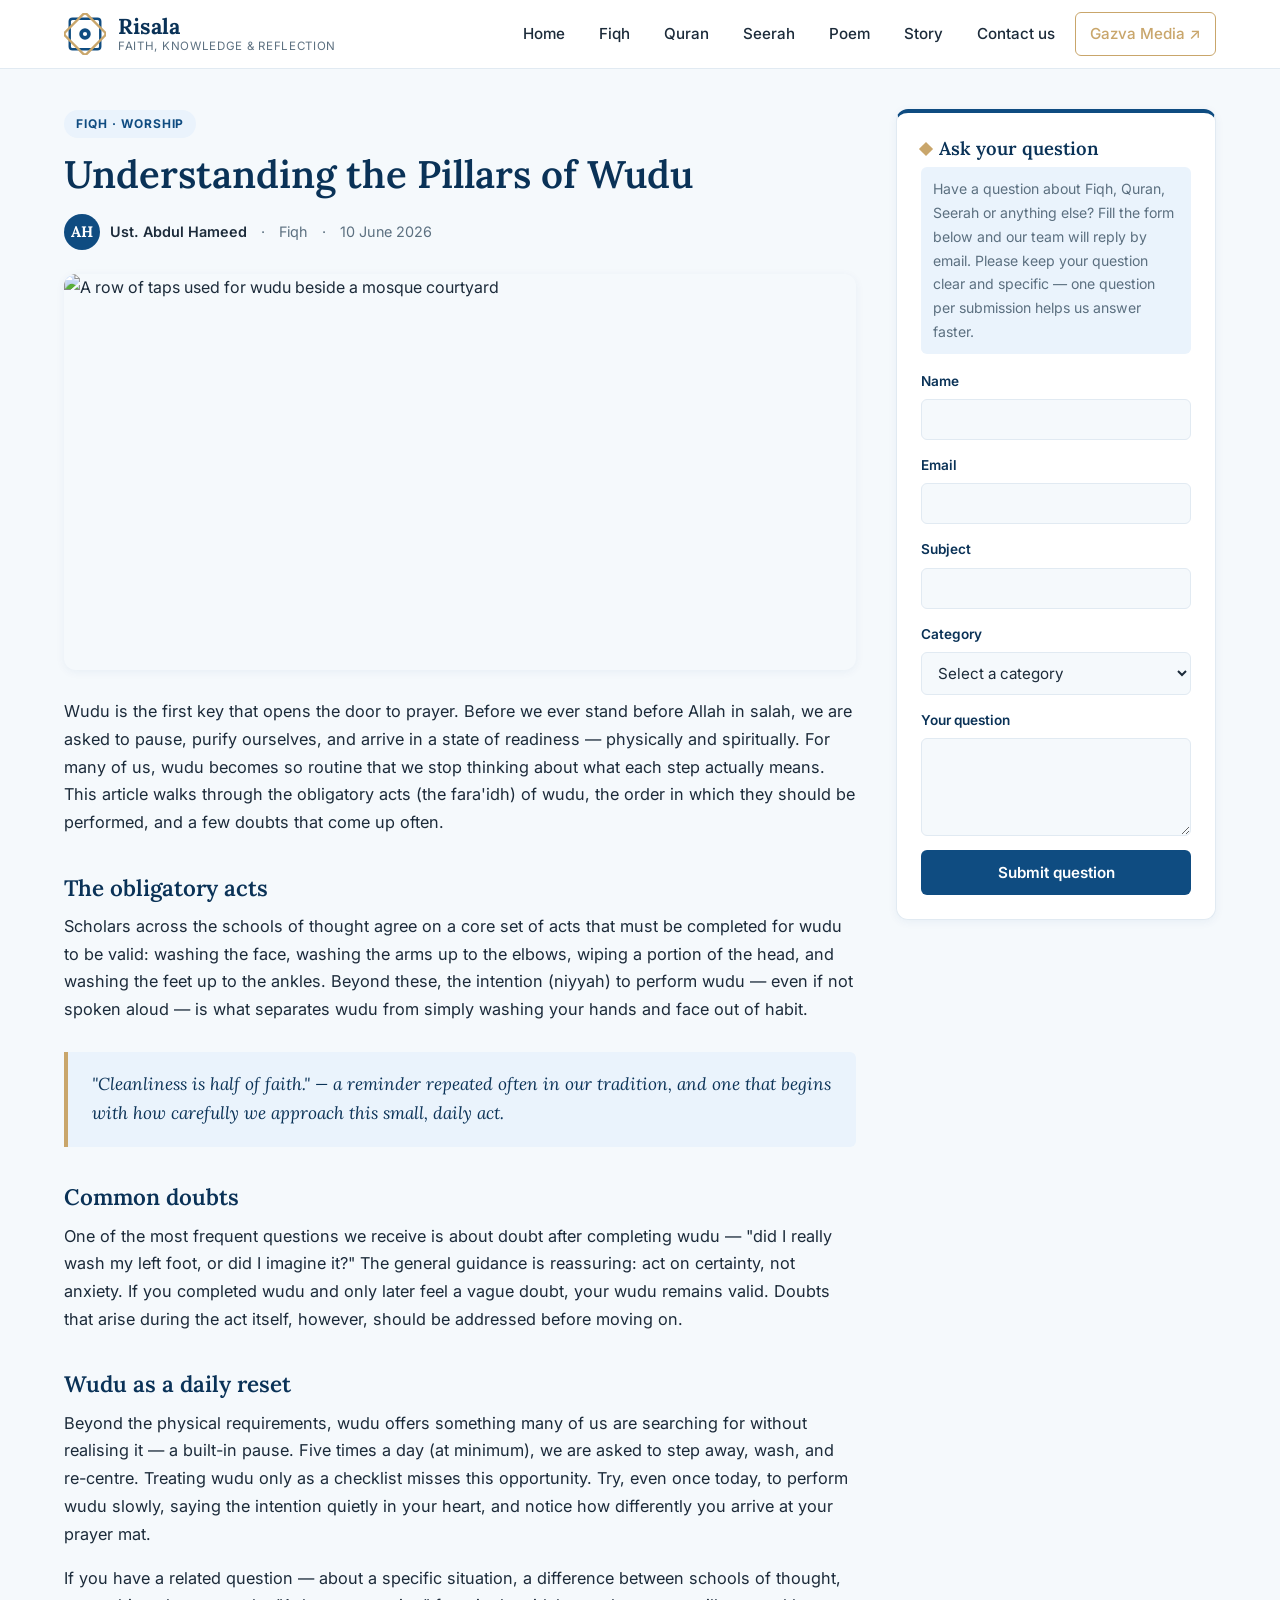
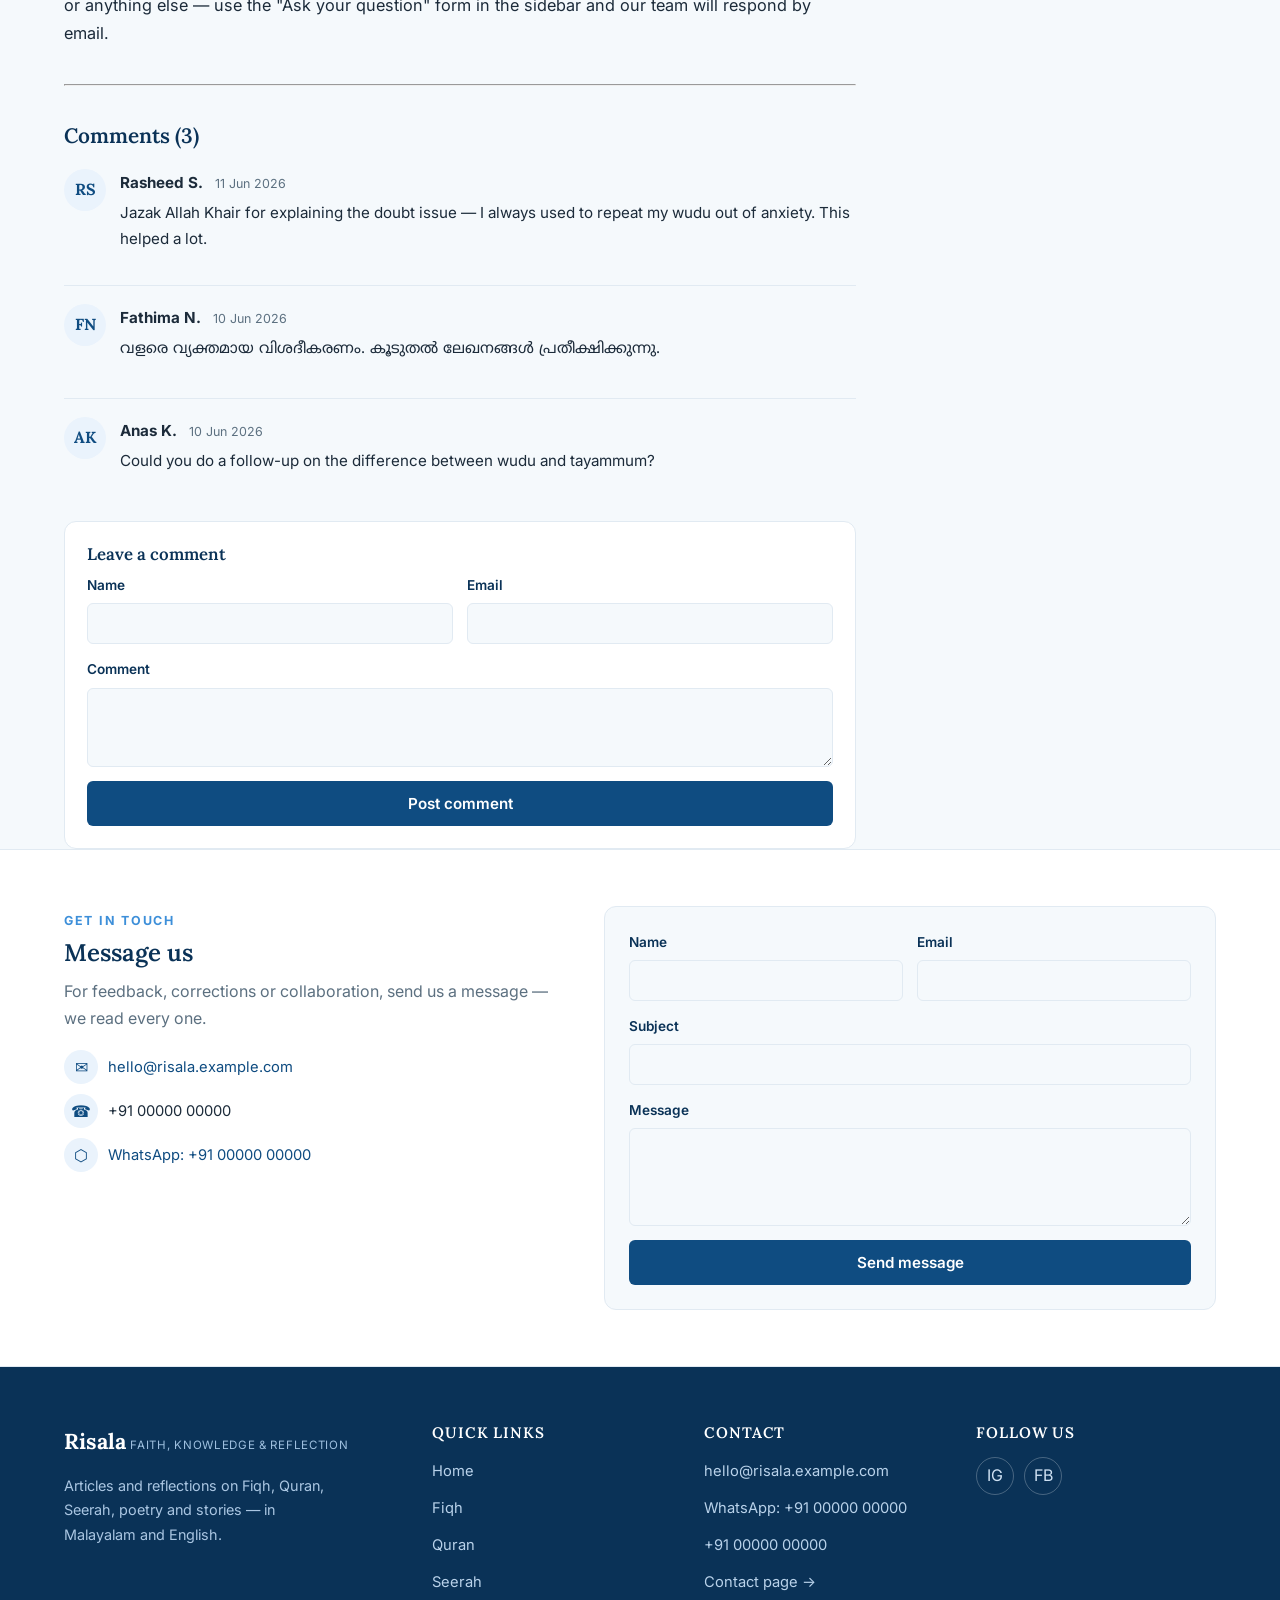
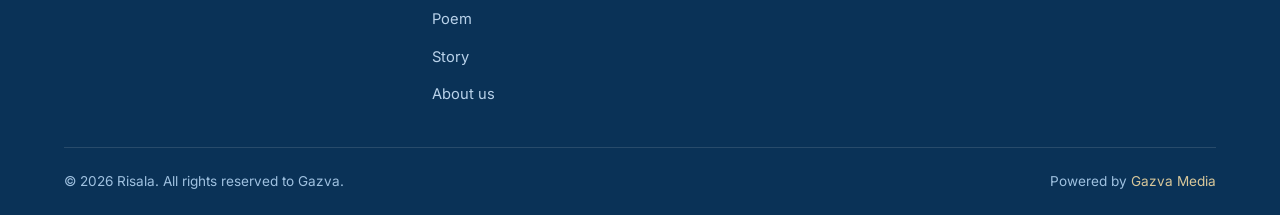
==== fiqh-post.html @ 365509a5 "Initial commit" ====
<!DOCTYPE html>
<html lang="en">
<head>
  <meta charset="UTF-8">
  <meta name="viewport" content="width=device-width, initial-scale=1.0">
  <title>Understanding the Pillars of Wudu — Risala</title>
  <meta name="description" content="A step-by-step look at the obligatory acts of ablution and how to perform wudu with confidence.">
  <link rel="icon" href="assets/logo.svg" type="image/svg+xml">
  <link rel="stylesheet" href="css/style.css">
</head>
<body data-page="fiqh">

  <div id="site-navbar"></div>

  <main>
    <div class="container">
      <div class="page-content" style="padding-top:40px;">
        <article>
          <div class="article-header">
            <span class="article-tag">Fiqh · Worship</span>
            <h1>Understanding the Pillars of Wudu</h1>
            <div class="article-meta">
              <span class="author">
                <span class="author-avatar">AH</span>
                Ust. Abdul Hameed
              </span>
              <span>·</span>
              <span>Fiqh</span>
              <span>·</span>
              <span>10 June 2026</span>
            </div>
          </div>

          <img class="article-cover" src="https://picsum.photos/seed/fiqh-wudu/1200/600" alt="A row of taps used for wudu beside a mosque courtyard">

          <div class="article-body">
            <p>Wudu is the first key that opens the door to prayer. Before we ever stand before Allah in salah, we are asked to pause, purify ourselves, and arrive in a state of readiness — physically and spiritually. For many of us, wudu becomes so routine that we stop thinking about what each step actually means. This article walks through the obligatory acts (the fara'idh) of wudu, the order in which they should be performed, and a few doubts that come up often.</p>

            <h2>The obligatory acts</h2>
            <p>Scholars across the schools of thought agree on a core set of acts that must be completed for wudu to be valid: washing the face, washing the arms up to the elbows, wiping a portion of the head, and washing the feet up to the ankles. Beyond these, the intention (niyyah) to perform wudu — even if not spoken aloud — is what separates wudu from simply washing your hands and face out of habit.</p>

            <blockquote>
              <p>"Cleanliness is half of faith." — a reminder repeated often in our tradition, and one that begins with how carefully we approach this small, daily act.</p>
            </blockquote>

            <h2>Common doubts</h2>
            <p>One of the most frequent questions we receive is about doubt after completing wudu — "did I really wash my left foot, or did I imagine it?" The general guidance is reassuring: act on certainty, not anxiety. If you completed wudu and only later feel a vague doubt, your wudu remains valid. Doubts that arise during the act itself, however, should be addressed before moving on.</p>

            <h2>Wudu as a daily reset</h2>
            <p>Beyond the physical requirements, wudu offers something many of us are searching for without realising it — a built-in pause. Five times a day (at minimum), we are asked to step away, wash, and re-centre. Treating wudu only as a checklist misses this opportunity. Try, even once today, to perform wudu slowly, saying the intention quietly in your heart, and notice how differently you arrive at your prayer mat.</p>

            <p>If you have a related question — about a specific situation, a difference between schools of thought, or anything else — use the "Ask your question" form in the sidebar and our team will respond by email.</p>
          </div>

          <hr class="article-footer-divider">

          <section class="comments">
            <h2>Comments (3)</h2>
            <div class="comment-list">
              <div class="comment">
                <div class="comment-avatar">RS</div>
                <div>
                  <span class="comment-name">Rasheed S.</span>
                  <span class="comment-date">11 Jun 2026</span>
                  <p class="comment-text">Jazak Allah Khair for explaining the doubt issue — I always used to repeat my wudu out of anxiety. This helped a lot.</p>
                </div>
              </div>
              <div class="comment">
                <div class="comment-avatar">FN</div>
                <div>
                  <span class="comment-name">Fathima N.</span>
                  <span class="comment-date">10 Jun 2026</span>
                  <p class="comment-text" lang="ml">വളരെ വ്യക്തമായ വിശദീകരണം. കൂടുതൽ ലേഖനങ്ങൾ പ്രതീക്ഷിക്കുന്നു.</p>
                </div>
              </div>
              <div class="comment">
                <div class="comment-avatar">AK</div>
                <div>
                  <span class="comment-name">Anas K.</span>
                  <span class="comment-date">10 Jun 2026</span>
                  <p class="comment-text">Could you do a follow-up on the difference between wudu and tayammum?</p>
                </div>
              </div>
            </div>

            <div class="comment-form">
              <h3>Leave a comment</h3>
              <form class="form-grid" data-form="comment">
                <div class="form-row">
                  <div class="field">
                    <label for="comment-name">Name</label>
                    <input type="text" id="comment-name" name="name" required>
                  </div>
                  <div class="field">
                    <label for="comment-email">Email</label>
                    <input type="email" id="comment-email" name="email" required>
                  </div>
                </div>
                <div class="field">
                  <label for="comment-text">Comment</label>
                  <textarea id="comment-text" name="comment" rows="3" required></textarea>
                </div>
                <button type="submit" class="btn btn-primary">Post comment</button>
                <p class="form-success" data-success>Thanks — your comment has been submitted.</p>
                <p class="form-error" data-error>Something went wrong — please try again or email us directly.</p>
                <input type="checkbox" name="botcheck" style="display:none" tabindex="-1" autocomplete="off">
              </form>
            </div>
          </section>
        </article>

        <aside class="sidebar">
          <div data-component="ask-sidebar" id="ask-sidebar"></div>
        </aside>
      </div>
    </div>
  </main>

  <div data-component="message-us"></div>
  <div id="site-footer"></div>

  <script src="js/components.js"></script>
  <script src="js/main.js"></script>
</body>
</html>
---- css/style.css ----
/* ==========================================================================
   RISALA — Shared Stylesheet
   White & Blue editorial theme with Malayalam font support.
   ========================================================================== */

@import url('https://fonts.googleapis.com/css2?family=Lora:ital,wght@0,400;0,500;0,600;0,700;1,500&family=Inter:wght@400;500;600;700&family=Noto+Serif+Malayalam:wght@400;500;600;700&family=Noto+Sans+Malayalam:wght@400;500;600;700&display=swap');

:root {
  /* Color tokens */
  --color-bg: #F5F9FC;
  --color-surface: #FFFFFF;
  --color-primary: #0F4C81;
  --color-primary-dark: #0A3257;
  --color-accent: #3D8FD9;
  --color-accent-soft: #EAF3FC;
  --color-gold: #C9A66B;
  --color-text: #1C2B3A;
  --color-text-muted: #5C7080;
  --color-border: #E1EAF2;

  /* Typography */
  --font-display: 'Lora', 'Noto Serif Malayalam', Georgia, serif;
  --font-body: 'Inter', 'Noto Sans Malayalam', -apple-system, sans-serif;

  /* Layout */
  --container-width: 1200px;
  --radius-sm: 6px;
  --radius-md: 12px;
  --radius-lg: 18px;
  --shadow-sm: 0 2px 10px rgba(15, 76, 129, 0.06);
  --shadow-md: 0 8px 28px rgba(15, 76, 129, 0.10);
  --transition: 0.2s ease;
}

/* ==========================================================================
   Reset & base
   ========================================================================== */
* { box-sizing: border-box; }

html { scroll-behavior: smooth; }

body {
  margin: 0;
  font-family: var(--font-body);
  color: var(--color-text);
  background: var(--color-bg);
  line-height: 1.7;
  -webkit-font-smoothing: antialiased;
}

img { max-width: 100%; display: block; }

a {
  color: var(--color-primary);
  text-decoration: none;
  transition: color var(--transition);
}
a:hover { color: var(--color-accent); }

ul { list-style: none; margin: 0; padding: 0; }

h1, h2, h3, h4, h5 {
  font-family: var(--font-display);
  color: var(--color-primary-dark);
  line-height: 1.3;
  margin: 0 0 0.5em;
  font-weight: 600;
}

p { margin: 0 0 1em; }

:focus-visible {
  outline: 3px solid var(--color-accent);
  outline-offset: 2px;
}

/* Malayalam text gets a touch more line height for readability */
:lang(ml), .ml {
  font-family: 'Noto Sans Malayalam', var(--font-body);
  line-height: 1.95;
}
h1:lang(ml), h2:lang(ml), h3:lang(ml), h4:lang(ml), .ml-heading {
  font-family: 'Noto Serif Malayalam', var(--font-display);
}

/* ==========================================================================
   Layout helpers
   ========================================================================== */
.container {
  width: 100%;
  max-width: var(--container-width);
  margin: 0 auto;
  padding: 0 24px;
}

.section {
  padding: 64px 0;
}

.section--tight { padding: 40px 0; }

.page-content {
  display: grid;
  grid-template-columns: 1fr 320px;
  gap: 40px;
  align-items: start;
}

@media (max-width: 960px) {
  .page-content { grid-template-columns: 1fr; }
}

/* Pattern divider */
.pattern-divider {
  width: 160px;
  height: 20px;
  background-image: url('../assets/pattern-divider.svg');
  background-repeat: repeat-x;
  background-size: 40px 20px;
  margin: 14px auto 0;
}
.pattern-divider--left { margin: 14px 0 0; }

/* Eyebrow / section heading */
.section-head {
  text-align: center;
  margin-bottom: 40px;
}
.section-head--split {
  display: flex;
  align-items: flex-end;
  justify-content: space-between;
  text-align: left;
  margin-bottom: 32px;
  gap: 16px;
  flex-wrap: wrap;
}
.eyebrow {
  display: inline-block;
  font-family: var(--font-body);
  font-size: 0.78rem;
  font-weight: 700;
  letter-spacing: 0.14em;
  text-transform: uppercase;
  color: var(--color-accent);
  margin-bottom: 6px;
}
.section-head h2 {
  font-size: clamp(1.6rem, 3vw, 2.2rem);
  margin-bottom: 0;
}
.section-head--split .pattern-divider { display: none; }

/* Buttons */
.btn {
  display: inline-flex;
  align-items: center;
  justify-content: center;
  gap: 8px;
  font-family: var(--font-body);
  font-weight: 600;
  font-size: 0.95rem;
  padding: 12px 26px;
  border-radius: var(--radius-sm);
  border: 1px solid transparent;
  cursor: pointer;
  transition: all var(--transition);
  text-decoration: none;
}
.btn-primary {
  background: var(--color-primary);
  color: #fff;
}
.btn-primary:hover { background: var(--color-primary-dark); color: #fff; }
.btn-outline {
  background: transparent;
  border-color: var(--color-primary);
  color: var(--color-primary);
}
.btn-outline:hover { background: var(--color-primary); color: #fff; }
.btn-gold {
  background: var(--color-gold);
  color: #fff;
}
.btn-gold:hover { background: #b8924f; color: #fff; }
.btn-block { width: 100%; }
.btn-sm { padding: 8px 18px; font-size: 0.85rem; }

.link-arrow {
  font-weight: 600;
  font-size: 0.92rem;
  white-space: nowrap;
}
.link-arrow::after { content: ' \2192'; transition: margin var(--transition); }
.link-arrow:hover::after { margin-left: 4px; }

/* ==========================================================================
   Navbar
   ========================================================================== */
.navbar {
  position: sticky;
  top: 0;
  z-index: 100;
  background: var(--color-surface);
  border-bottom: 1px solid var(--color-border);
}
.navbar .container {
  display: flex;
  align-items: center;
  justify-content: space-between;
  gap: 24px;
  padding-top: 12px;
  padding-bottom: 12px;
}
.brand {
  display: flex;
  align-items: center;
  gap: 12px;
  text-decoration: none;
}
.brand img { width: 42px; height: 42px; flex-shrink: 0; }
.brand-text { display: flex; flex-direction: column; line-height: 1.2; }
.brand-name {
  font-family: var(--font-display);
  font-weight: 700;
  font-size: 1.35rem;
  color: var(--color-primary-dark);
  letter-spacing: 0.01em;
}
.brand-sub {
  font-size: 0.72rem;
  color: var(--color-text-muted);
  letter-spacing: 0.06em;
  text-transform: uppercase;
}

.nav-links {
  display: flex;
  align-items: center;
  gap: 6px;
  flex-wrap: wrap;
}
.nav-links a {
  display: inline-block;
  padding: 8px 14px;
  border-radius: var(--radius-sm);
  font-weight: 500;
  font-size: 0.95rem;
  color: var(--color-text);
}
.nav-links a:hover {
  background: var(--color-accent-soft);
  color: var(--color-primary);
}
.nav-links a.active {
  color: var(--color-primary);
  font-weight: 700;
  background: var(--color-accent-soft);
}
.nav-links a.nav-external {
  border: 1px solid var(--color-gold);
  color: var(--color-gold);
}
.nav-links a.nav-external:hover {
  background: var(--color-gold);
  color: #fff;
}

.nav-toggle {
  display: none;
  flex-direction: column;
  gap: 5px;
  background: none;
  border: none;
  cursor: pointer;
  padding: 8px;
}
.nav-toggle span {
  width: 24px;
  height: 2.5px;
  background: var(--color-primary-dark);
  border-radius: 2px;
}

@media (max-width: 880px) {
  .nav-toggle { display: flex; }
  .nav-links {
    display: none;
    position: absolute;
    top: 100%;
    left: 0;
    right: 0;
    background: var(--color-surface);
    border-bottom: 1px solid var(--color-border);
    flex-direction: column;
    align-items: stretch;
    padding: 8px 24px 16px;
    box-shadow: var(--shadow-md);
  }
  .nav-links.open { display: flex; }
  .nav-links a { padding: 12px 10px; }
  .navbar { position: sticky; }
  .navbar .container { position: relative; }
}

/* ==========================================================================
   Hero
   ========================================================================== */
.hero {
  background: linear-gradient(160deg, var(--color-accent-soft) 0%, var(--color-bg) 60%);
  padding: 64px 0 48px;
  border-bottom: 1px solid var(--color-border);
}
.hero .container {
  display: grid;
  grid-template-columns: 1.1fr 0.9fr;
  gap: 40px;
  align-items: center;
}
.hero-eyebrow {
  display: inline-flex;
  align-items: center;
  gap: 8px;
  font-size: 0.78rem;
  font-weight: 700;
  letter-spacing: 0.14em;
  text-transform: uppercase;
  color: var(--color-gold);
  margin-bottom: 14px;
}
.hero h1 {
  font-size: clamp(2.1rem, 4.4vw, 3.2rem);
  margin-bottom: 16px;
}
.hero p {
  color: var(--color-text-muted);
  font-size: 1.05rem;
  max-width: 540px;
}
.hero-actions {
  display: flex;
  gap: 14px;
  margin-top: 24px;
  flex-wrap: wrap;
}
.hero-art {
  display: flex;
  align-items: center;
  justify-content: center;
}
.hero-art svg { width: 100%; max-width: 340px; height: auto; }

@media (max-width: 860px) {
  .hero .container { grid-template-columns: 1fr; }
  .hero-art { order: -1; max-width: 220px; margin: 0 auto; }
}

/* ==========================================================================
   Category page header banner
   ========================================================================== */
.page-banner {
  background: var(--color-primary);
  background: linear-gradient(135deg, var(--color-primary) 0%, var(--color-primary-dark) 100%);
  color: #fff;
  padding: 56px 0;
  text-align: center;
  position: relative;
  overflow: hidden;
}
.page-banner h1 {
  color: #fff;
  font-size: clamp(1.9rem, 4vw, 2.6rem);
  margin-bottom: 10px;
}
.page-banner p {
  color: #cfe1f3;
  max-width: 560px;
  margin: 0 auto;
}
.page-banner .pattern-divider { filter: brightness(1.4) saturate(0); opacity: 0.5; }

/* ==========================================================================
   Bento card grid (varied post sizes)
   ========================================================================== */
.bento-grid {
  display: grid;
  grid-template-columns: repeat(4, 1fr);
  grid-auto-rows: 200px;
  grid-auto-flow: dense;
  gap: 20px;
}
.card {
  background: var(--color-surface);
  border: 1px solid var(--color-border);
  border-radius: var(--radius-md);
  overflow: hidden;
  display: flex;
  flex-direction: column;
  text-decoration: none;
  color: var(--color-text);
  box-shadow: var(--shadow-sm);
  transition: transform var(--transition), box-shadow var(--transition);
}
.card:hover {
  transform: translateY(-4px);
  box-shadow: var(--shadow-md);
}
.card-media {
  position: relative;
  flex-shrink: 0;
  overflow: hidden;
}
.card-media img {
  width: 100%;
  height: 100%;
  object-fit: cover;
}
.card-body {
  padding: 16px 18px;
  display: flex;
  flex-direction: column;
  flex: 1;
  min-height: 0;
}
.card-tag {
  display: inline-block;
  font-size: 0.7rem;
  font-weight: 700;
  letter-spacing: 0.08em;
  text-transform: uppercase;
  color: var(--color-accent);
  margin-bottom: 6px;
}
.card h3 {
  font-size: 1.05rem;
  margin-bottom: 6px;
}
.card p {
  color: var(--color-text-muted);
  font-size: 0.9rem;
  margin-bottom: 8px;
  overflow: hidden;
  display: -webkit-box;
  -webkit-line-clamp: 2;
  -webkit-box-orient: vertical;
}
.card-meta {
  margin-top: auto;
  font-size: 0.78rem;
  color: var(--color-text-muted);
  display: flex;
  gap: 10px;
  align-items: center;
}

/* Card size variants */
.card--featured {
  grid-column: span 2;
  grid-row: span 2;
}
.card--featured .card-media { flex: 1 1 60%; }
.card--featured h3 { font-size: 1.4rem; }
.card--wide {
  grid-column: span 2;
  grid-row: span 1;
  flex-direction: row;
}
.card--wide .card-media { flex: 0 0 42%; }
.card--wide .card-body { flex: 1; }
.card--tall {
  grid-row: span 2;
}
.card--tall .card-media { flex: 1 1 55%; }
.card--normal .card-media { height: 120px; }
.card--featured .card-media,
.card--tall .card-media { min-height: 0; }
.card--normal { grid-row: span 1; }
.card--banner {
  grid-column: span 4;
  flex-direction: row;
}
.card--banner .card-media { flex: 0 0 36%; }
.card--banner .card-body { flex: 1; }
.card--banner h3 { font-size: 1.25rem; }

@media (max-width: 980px) {
  .bento-grid { grid-template-columns: repeat(2, 1fr); grid-auto-rows: 220px; }
  .card--featured, .card--wide { grid-column: span 2; }
}
@media (max-width: 620px) {
  .bento-grid { grid-template-columns: 1fr; grid-auto-rows: auto; }
  .card--featured, .card--wide, .card--tall, .card--normal, .card--banner {
    grid-column: span 1;
    grid-row: span 1;
  }
  .card--wide, .card--banner { flex-direction: column; }
  .card--wide .card-media, .card--featured .card-media, .card--tall .card-media, .card--banner .card-media {
    height: 180px;
  }
}

.section-footer {
  text-align: center;
  margin-top: 28px;
}

/* ==========================================================================
   Sidebar — Ask Your Question
   ========================================================================== */
.sidebar {
  display: flex;
  flex-direction: column;
  gap: 24px;
}
.ask-box {
  background: var(--color-surface);
  border: 1px solid var(--color-border);
  border-top: 4px solid var(--color-primary);
  border-radius: var(--radius-md);
  padding: 24px;
  box-shadow: var(--shadow-sm);
  position: sticky;
  top: 90px;
}
.ask-box h3 {
  font-size: 1.15rem;
  display: flex;
  align-items: center;
  gap: 8px;
  margin-bottom: 6px;
}
.ask-box h3::before {
  content: '';
  display: inline-block;
  width: 10px;
  height: 10px;
  background: var(--color-gold);
  transform: rotate(45deg);
  flex-shrink: 0;
}
.ask-box .ask-instructions {
  font-size: 0.88rem;
  color: var(--color-text-muted);
  background: var(--color-accent-soft);
  border-radius: var(--radius-sm);
  padding: 10px 12px;
  margin-bottom: 16px;
}

/* ==========================================================================
   Forms (ask question, message us, contact, comments)
   ========================================================================== */
.form-grid {
  display: grid;
  gap: 14px;
}
.form-row {
  display: grid;
  grid-template-columns: 1fr 1fr;
  gap: 14px;
}
@media (max-width: 480px) {
  .form-row { grid-template-columns: 1fr; }
}
.field {
  display: flex;
  flex-direction: column;
  gap: 6px;
}
.field label {
  font-size: 0.85rem;
  font-weight: 600;
  color: var(--color-primary-dark);
}
.field input,
.field select,
.field textarea {
  font-family: var(--font-body);
  font-size: 0.95rem;
  padding: 10px 12px;
  border: 1px solid var(--color-border);
  border-radius: var(--radius-sm);
  background: var(--color-bg);
  color: var(--color-text);
  resize: vertical;
}
.field input:focus,
.field select:focus,
.field textarea:focus {
  border-color: var(--color-accent);
  background: #fff;
}
.form-note {
  font-size: 0.8rem;
  color: var(--color-text-muted);
  margin-top: 6px;
}
.form-success {
  display: none;
  margin-top: 12px;
  padding: 10px 12px;
  background: #E7F5EC;
  border: 1px solid #BFE6CC;
  color: #1E6B3A;
  border-radius: var(--radius-sm);
  font-size: 0.88rem;
}
.form-success.visible { display: block; }
.form-error {
  display: none;
  margin-top: 12px;
  padding: 10px 12px;
  background: #FBE9E9;
  border: 1px solid #F2C6C6;
  color: #A23B3B;
  border-radius: var(--radius-sm);
  font-size: 0.88rem;
}
.form-error.visible { display: block; }

/* Message Us band */
.message-us {
  background: var(--color-surface);
  border-top: 1px solid var(--color-border);
  border-bottom: 1px solid var(--color-border);
  padding: 56px 0;
}
.message-us .container {
  display: grid;
  grid-template-columns: 0.9fr 1.1fr;
  gap: 40px;
  align-items: start;
}
.message-us-info h2 { margin-bottom: 10px; }
.message-us-info p { color: var(--color-text-muted); }
.chip-icon {
  border-radius: 50%;
  background: var(--color-accent-soft);
  color: var(--color-primary);
  display: flex; align-items: center; justify-content: center;
  flex-shrink: 0;
}
.contact-chip-list { display: flex; flex-direction: column; gap: 10px; margin-top: 18px; }
.contact-chip {
  display: flex;
  align-items: center;
  gap: 10px;
  font-size: 0.92rem;
  color: var(--color-text);
}
.contact-chip .chip-icon {
  width: 34px; height: 34px;
  border-radius: 50%;
  background: var(--color-accent-soft);
  color: var(--color-primary);
  display: flex; align-items: center; justify-content: center;
  font-size: 1rem; flex-shrink: 0;
}
.message-us-form {
  background: var(--color-bg);
  border: 1px solid var(--color-border);
  border-radius: var(--radius-md);
  padding: 24px;
}
@media (max-width: 860px) {
  .message-us .container { grid-template-columns: 1fr; }
}

/* ==========================================================================
   Footer
   ========================================================================== */
.site-footer {
  background: var(--color-primary-dark);
  color: #cfe1f3;
  padding: 56px 0 0;
}
.footer-grid {
  display: grid;
  grid-template-columns: 1.4fr 1fr 1fr 1fr;
  gap: 32px;
  padding-bottom: 40px;
  border-bottom: 1px solid rgba(255,255,255,0.12);
}
.footer-brand .brand-name { color: #fff; }
.footer-brand .brand-sub { color: #9fc1e0; }
.footer-brand p {
  margin-top: 14px;
  color: #aac6e2;
  font-size: 0.9rem;
  max-width: 280px;
}
.footer-col h4 {
  color: #fff;
  font-size: 0.95rem;
  letter-spacing: 0.06em;
  text-transform: uppercase;
  margin-bottom: 14px;
}
.footer-col ul { display: flex; flex-direction: column; gap: 10px; }
.footer-col a, .footer-col span {
  color: #b9d2ea;
  font-size: 0.92rem;
}
.footer-col a:hover { color: #fff; }
.footer-social { display: flex; gap: 10px; margin-top: 4px; }
.footer-social a {
  width: 38px; height: 38px;
  border-radius: 50%;
  border: 1px solid rgba(255,255,255,0.25);
  display: flex; align-items: center; justify-content: center;
  color: #cfe1f3;
  font-size: 1rem;
}
.footer-social a:hover { background: var(--color-accent); border-color: var(--color-accent); color: #fff; }
.footer-bottom {
  padding: 22px 0;
  display: flex;
  justify-content: space-between;
  align-items: center;
  flex-wrap: wrap;
  gap: 10px;
  font-size: 0.85rem;
  color: #9fc1e0;
}
.footer-bottom a { color: #d8c79a; }

@media (max-width: 860px) {
  .footer-grid { grid-template-columns: 1fr 1fr; }
}
@media (max-width: 540px) {
  .footer-grid { grid-template-columns: 1fr; }
  .footer-bottom { flex-direction: column; text-align: center; }
}

/* ==========================================================================
   Article / Post page
   ========================================================================== */
.article-header { margin-bottom: 24px; }
.article-tag {
  display: inline-block;
  background: var(--color-accent-soft);
  color: var(--color-primary);
  font-size: 0.75rem;
  font-weight: 700;
  letter-spacing: 0.08em;
  text-transform: uppercase;
  padding: 4px 12px;
  border-radius: 100px;
  margin-bottom: 12px;
}
.article-header h1 {
  font-size: clamp(1.7rem, 3.6vw, 2.4rem);
  margin-bottom: 14px;
}
.article-meta {
  display: flex;
  align-items: center;
  gap: 14px;
  flex-wrap: wrap;
  font-size: 0.9rem;
  color: var(--color-text-muted);
  margin-bottom: 22px;
}
.article-meta .author {
  display: flex;
  align-items: center;
  gap: 10px;
  color: var(--color-text);
  font-weight: 600;
}
.author-avatar {
  width: 36px; height: 36px;
  border-radius: 50%;
  background: var(--color-primary);
  color: #fff;
  display: flex; align-items: center; justify-content: center;
  font-family: var(--font-display);
  font-weight: 700;
  font-size: 0.95rem;
}
.article-cover {
  width: 100%;
  aspect-ratio: 16/8;
  object-fit: cover;
  border-radius: var(--radius-md);
  margin-bottom: 28px;
  box-shadow: var(--shadow-sm);
}
.article-body { font-size: 1.02rem; color: var(--color-text); }
.article-body h2 { margin-top: 1.6em; font-size: 1.4rem; }
.article-body blockquote {
  margin: 28px 0;
  padding: 18px 24px;
  background: var(--color-accent-soft);
  border-left: 4px solid var(--color-gold);
  border-radius: 0 var(--radius-sm) var(--radius-sm) 0;
  font-family: var(--font-display);
  font-style: italic;
  font-size: 1.08rem;
  color: var(--color-primary-dark);
}
.article-body blockquote p:last-child { margin-bottom: 0; }
.article-footer-divider {
  margin: 36px 0;
}

/* Comments */
.comments h2 { font-size: 1.3rem; }
.comment-list { display: flex; flex-direction: column; gap: 18px; margin: 20px 0 32px; }
.comment {
  display: flex;
  gap: 14px;
  padding-bottom: 18px;
  border-bottom: 1px solid var(--color-border);
}
.comment:last-child { border-bottom: none; padding-bottom: 0; }
.comment-avatar {
  width: 42px; height: 42px;
  border-radius: 50%;
  background: var(--color-accent-soft);
  color: var(--color-primary);
  display: flex; align-items: center; justify-content: center;
  font-weight: 700;
  font-family: var(--font-display);
  flex-shrink: 0;
}
.comment-name { font-weight: 700; font-size: 0.95rem; }
.comment-date { font-size: 0.78rem; color: var(--color-text-muted); margin-left: 8px; font-weight: 400;}
.comment-text { margin-top: 4px; color: var(--color-text); font-size: 0.95rem; }
.comment-form {
  background: var(--color-surface);
  border: 1px solid var(--color-border);
  border-radius: var(--radius-md);
  padding: 22px;
}
.comment-form h3 { font-size: 1.05rem; }

/* ==========================================================================
   Contact page
   ========================================================================== */
.contact-grid {
  display: grid;
  grid-template-columns: repeat(3, 1fr);
  gap: 20px;
  margin-bottom: 40px;
}
.contact-card {
  background: var(--color-surface);
  border: 1px solid var(--color-border);
  border-radius: var(--radius-md);
  padding: 26px;
  text-align: center;
  box-shadow: var(--shadow-sm);
}
.contact-card .chip-icon {
  width: 52px; height: 52px;
  margin: 0 auto 14px;
  font-size: 1.4rem;
}
.contact-card h3 { font-size: 1.05rem; margin-bottom: 4px; }
.contact-card p { color: var(--color-text-muted); font-size: 0.92rem; margin-bottom: 0; }
.contact-card a { color: var(--color-primary); font-weight: 600; }

.social-row {
  display: flex;
  gap: 14px;
  justify-content: center;
  margin: 28px 0 0;
}
.social-row a {
  display: inline-flex;
  align-items: center;
  gap: 8px;
  padding: 10px 20px;
  border-radius: 100px;
  border: 1px solid var(--color-border);
  background: var(--color-surface);
  color: var(--color-text);
  font-weight: 600;
  font-size: 0.92rem;
}
.social-row a:hover { border-color: var(--color-accent); color: var(--color-primary); }

@media (max-width: 760px) {
  .contact-grid { grid-template-columns: 1fr; }
}

/* ==========================================================================
   About page
   ========================================================================== */
.about-content { max-width: 760px; margin: 0 auto; }
.about-content h2 { margin-top: 1.4em; }
.value-grid {
  display: grid;
  grid-template-columns: repeat(3, 1fr);
  gap: 18px;
  margin: 24px 0;
}
.value-card {
  background: var(--color-surface);
  border: 1px solid var(--color-border);
  border-radius: var(--radius-md);
  padding: 20px;
  text-align: center;
}
.value-card .pattern-divider { margin: 10px auto 0; width: 100px; }
@media (max-width: 700px) {
  .value-grid { grid-template-columns: 1fr; }
}

/* ==========================================================================
   Utilities
   ========================================================================== */
.text-center { text-align: center; }
.is-hidden { display: none; }
.mt-0 { margin-top: 0; }
.visually-hidden {
  position: absolute;
  width: 1px; height: 1px;
  overflow: hidden;
  clip: rect(0 0 0 0);
}
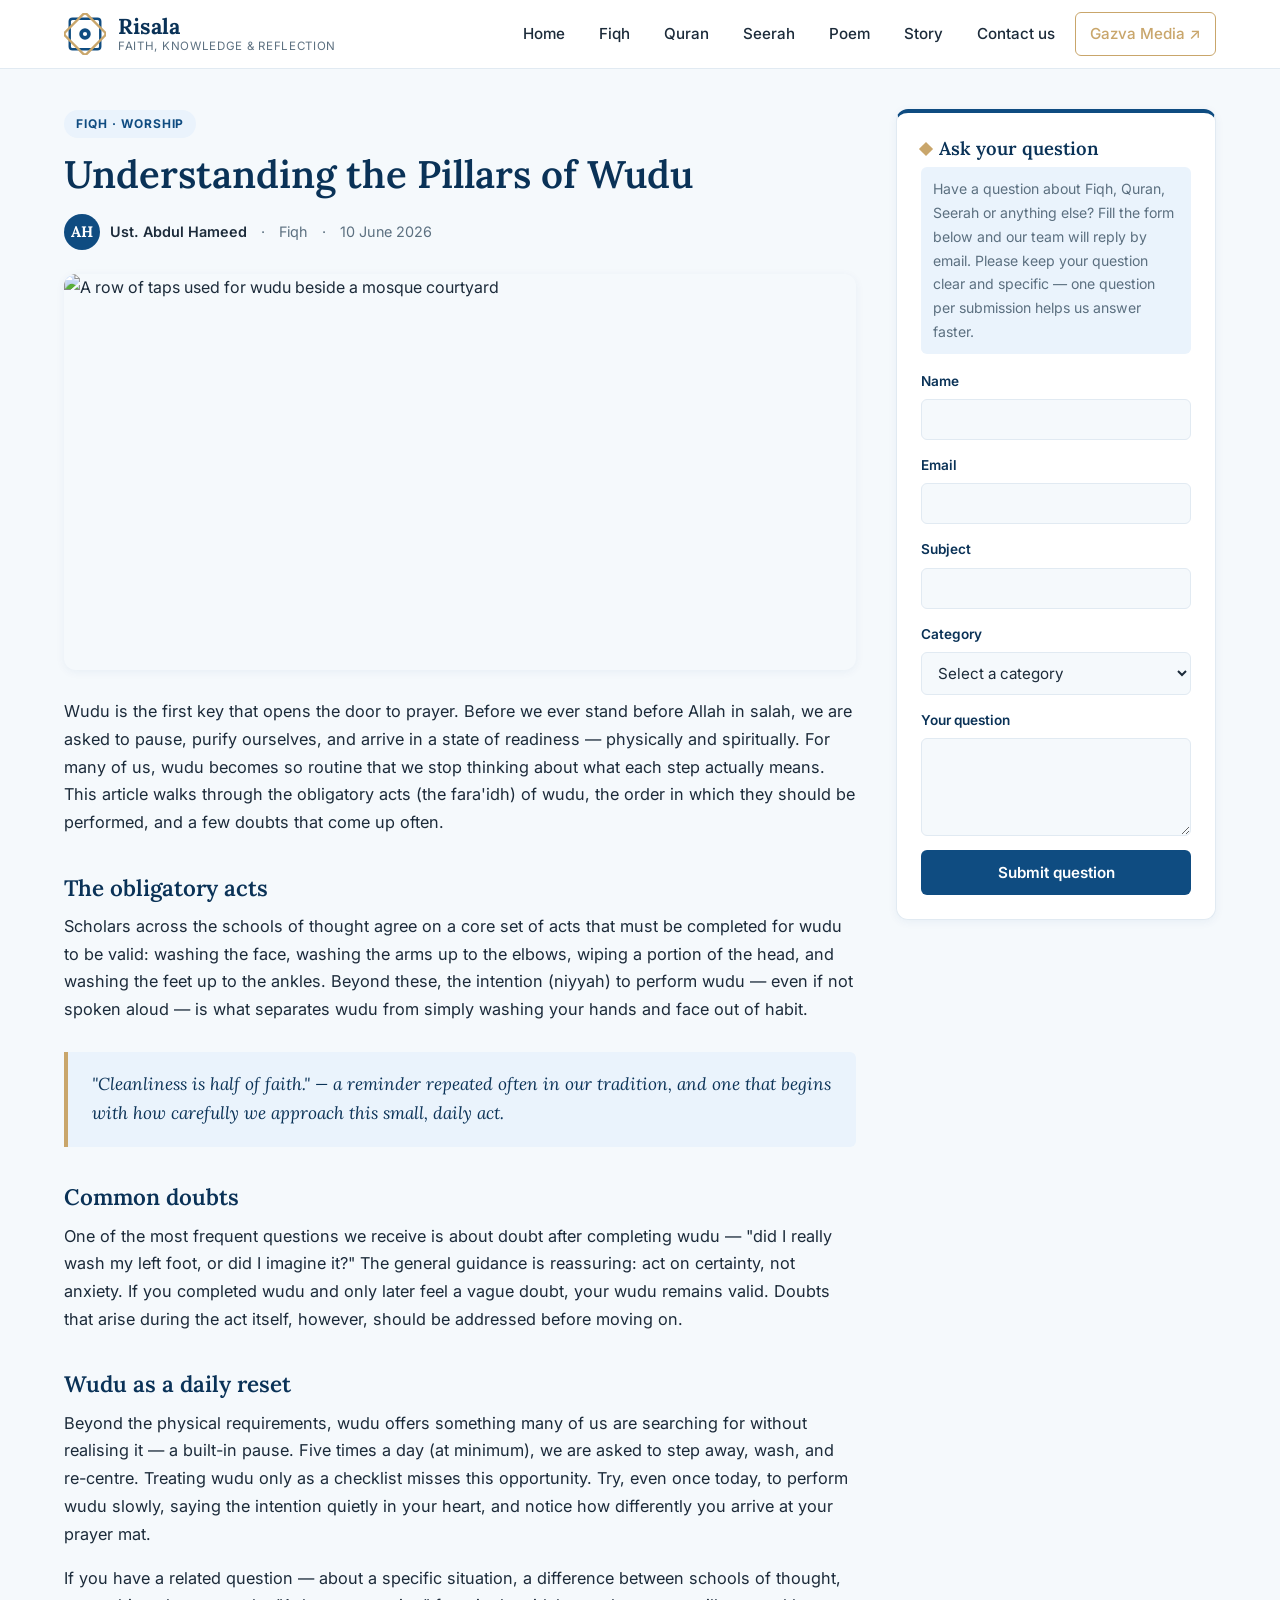
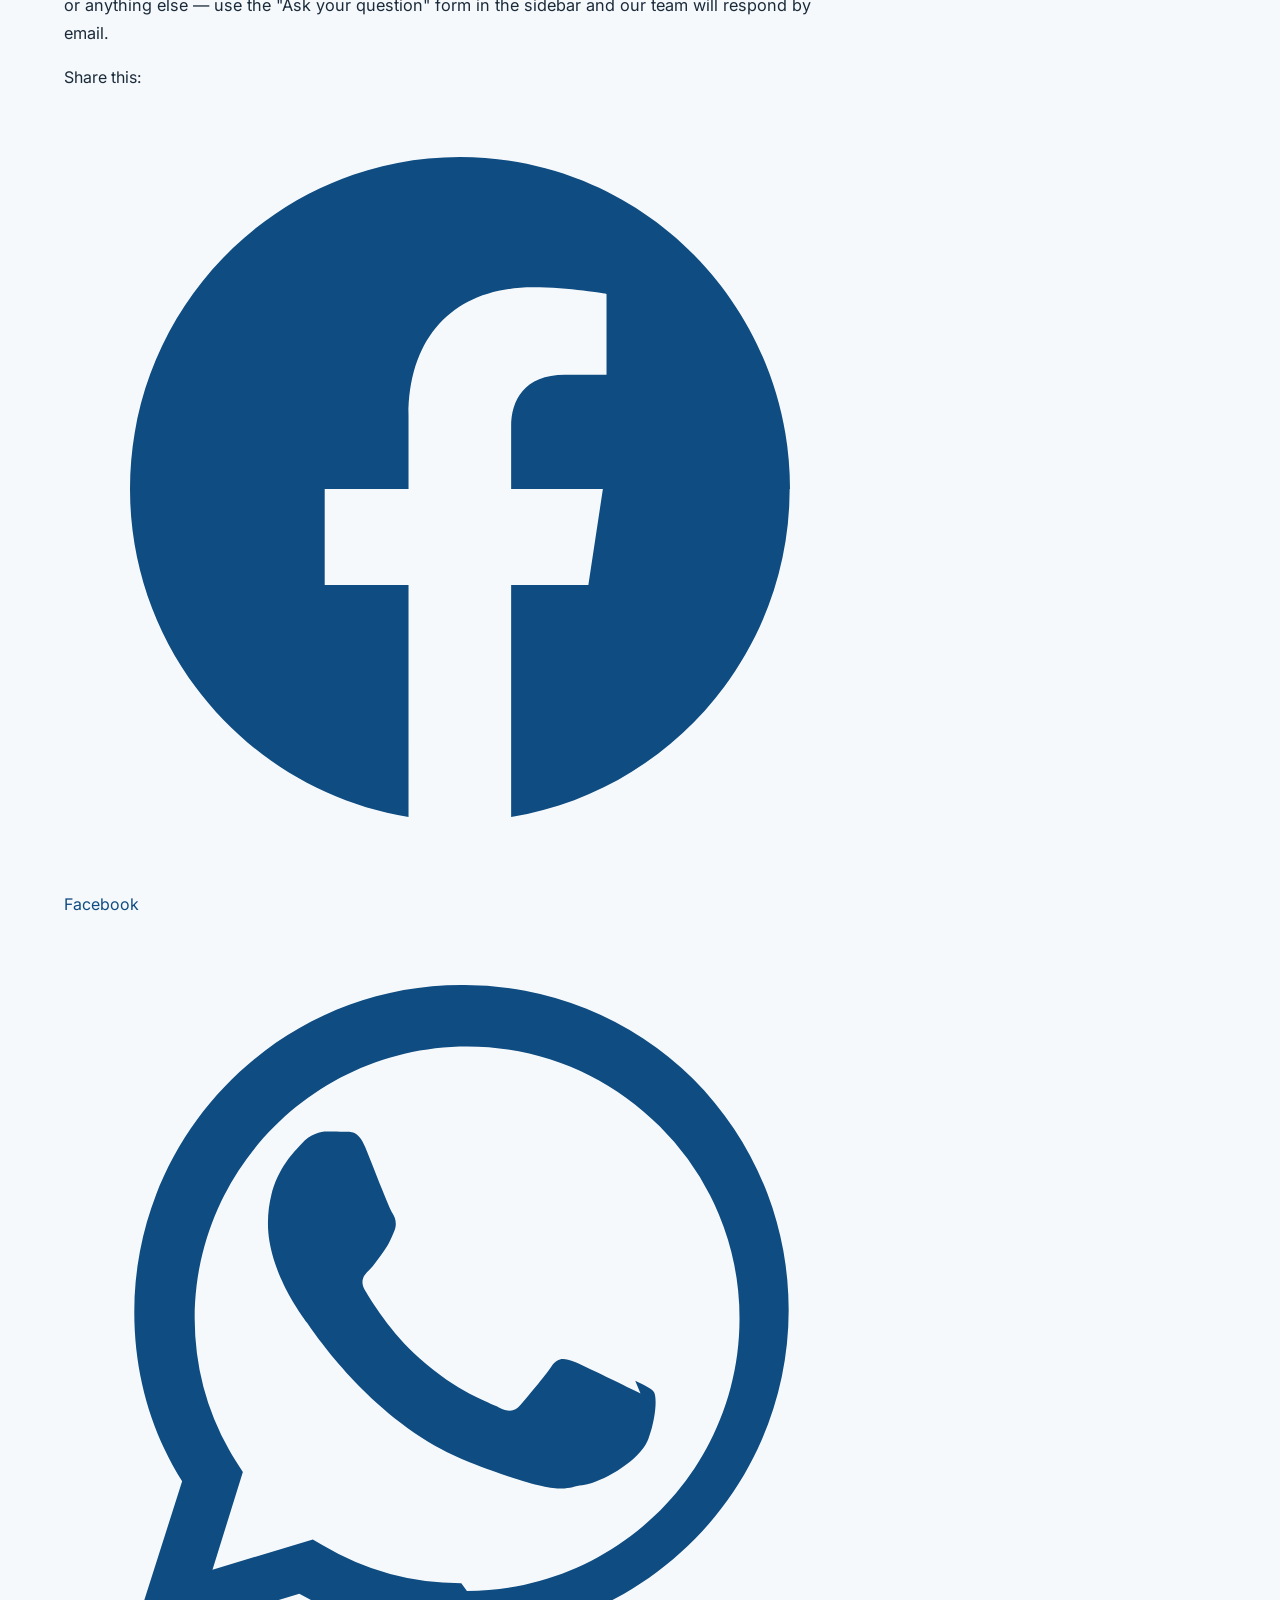
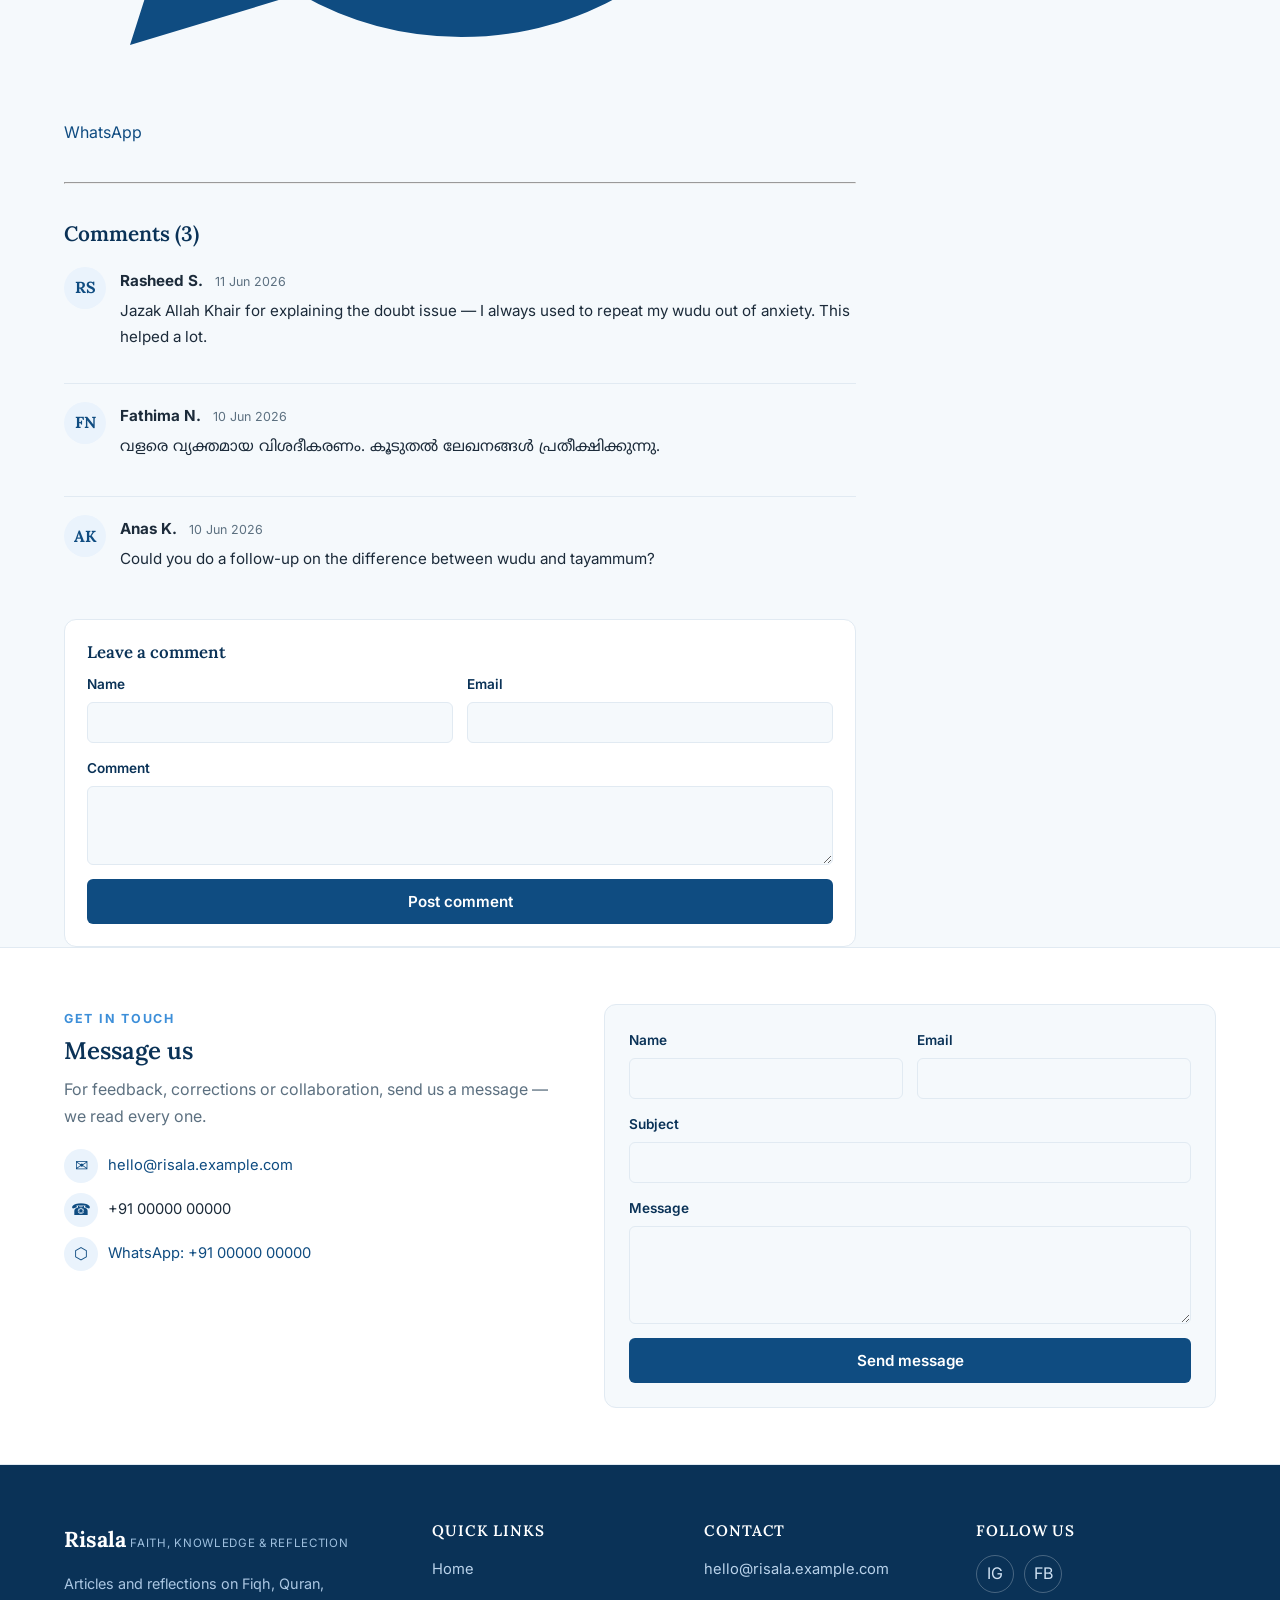
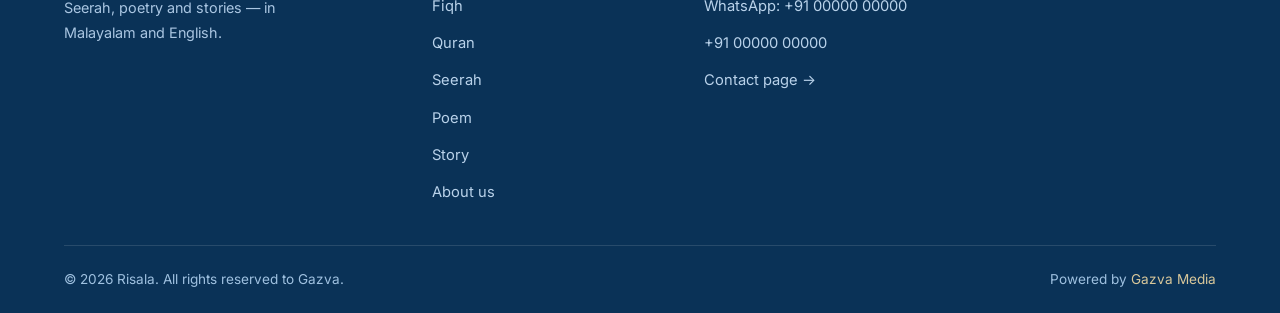
==== commit 76457784: "added modified post-fiqh.html" ====
--- a/fiqh-post.html
+++ b/fiqh-post.html
@@ -51,7 +51,17 @@
 
             <p>If you have a related question — about a specific situation, a difference between schools of thought, or anything else — use the "Ask your question" form in the sidebar and our team will respond by email.</p>
           </div>
-
+<div class="share-row" data-share>
+            <span class="share-label">Share this:</span>
+            <a class="share-btn share-btn--facebook" href="#" target="_blank" rel="noopener">
+              <svg viewBox="0 0 24 24" fill="currentColor" aria-hidden="true"><path d="M22 12.06C22 6.5 17.52 2 12 2S2 6.5 2 12.06c0 5 3.66 9.16 8.44 9.94v-7.03H7.9v-2.91h2.54V9.84c0-2.5 1.49-3.89 3.77-3.89 1.09 0 2.23.2 2.23.2v2.45h-1.26c-1.24 0-1.63.78-1.63 1.57v1.89h2.78l-.44 2.91h-2.34V22c4.78-.78 8.44-4.94 8.44-9.94z"/></svg>
+              Facebook
+            </a>
+            <a class="share-btn share-btn--whatsapp" href="#" target="_blank" rel="noopener">
+              <svg viewBox="0 0 24 24" fill="currentColor" aria-hidden="true"><path d="M17.47 14.38c-.3-.15-1.76-.87-2.03-.97-.27-.1-.47-.15-.67.15-.2.3-.77.97-.94 1.17-.17.2-.35.22-.65.07-.3-.15-1.26-.46-2.4-1.48-.89-.79-1.48-1.77-1.66-2.07-.17-.3-.02-.46.13-.61.15-.15.3-.39.45-.59.15-.2.2-.34.3-.57.1-.22.05-.42-.05-.57-.1-.15-.6-1.45-.82-1.99-.22-.53-.45-.46-.62-.47-.16-.01-.35-.01-.54-.01-.2 0-.5.07-.77.37-.27.3-1.02.99-1.02 2.42 0 1.43 1.04 2.81 1.19 3.01.15.2 2.03 3.1 4.92 4.22 2.89 1.12 2.89.75 3.41.7.52-.05 1.76-.72 2.01-1.41.25-.69.25-1.28.17-1.41-.07-.12-.27-.2-.57-.35z"/><path d="M12.04 2C6.58 2 2.13 6.45 2.13 11.91c0 1.87.5 3.62 1.45 5.13L2 22l5.13-1.55a9.85 9.85 0 0 0 4.91 1.31h.01c5.46 0 9.91-4.45 9.91-9.91 0-2.65-1.03-5.13-2.9-7.01A9.86 9.86 0 0 0 12.04 2zm0 18.13h-.01a8.2 8.2 0 0 1-4.19-1.15l-.3-.18-3.04.92.92-2.96-.2-.31a8.2 8.2 0 0 1-1.26-4.34c0-4.55 3.7-8.25 8.26-8.25 2.2 0 4.27.86 5.83 2.42a8.18 8.18 0 0 1 2.42 5.83c0 4.55-3.71 8.25-8.26 8.25z"/></svg>
+              WhatsApp
+            </a>
+          </div>
           <hr class="article-footer-divider">
 
           <section class="comments">
